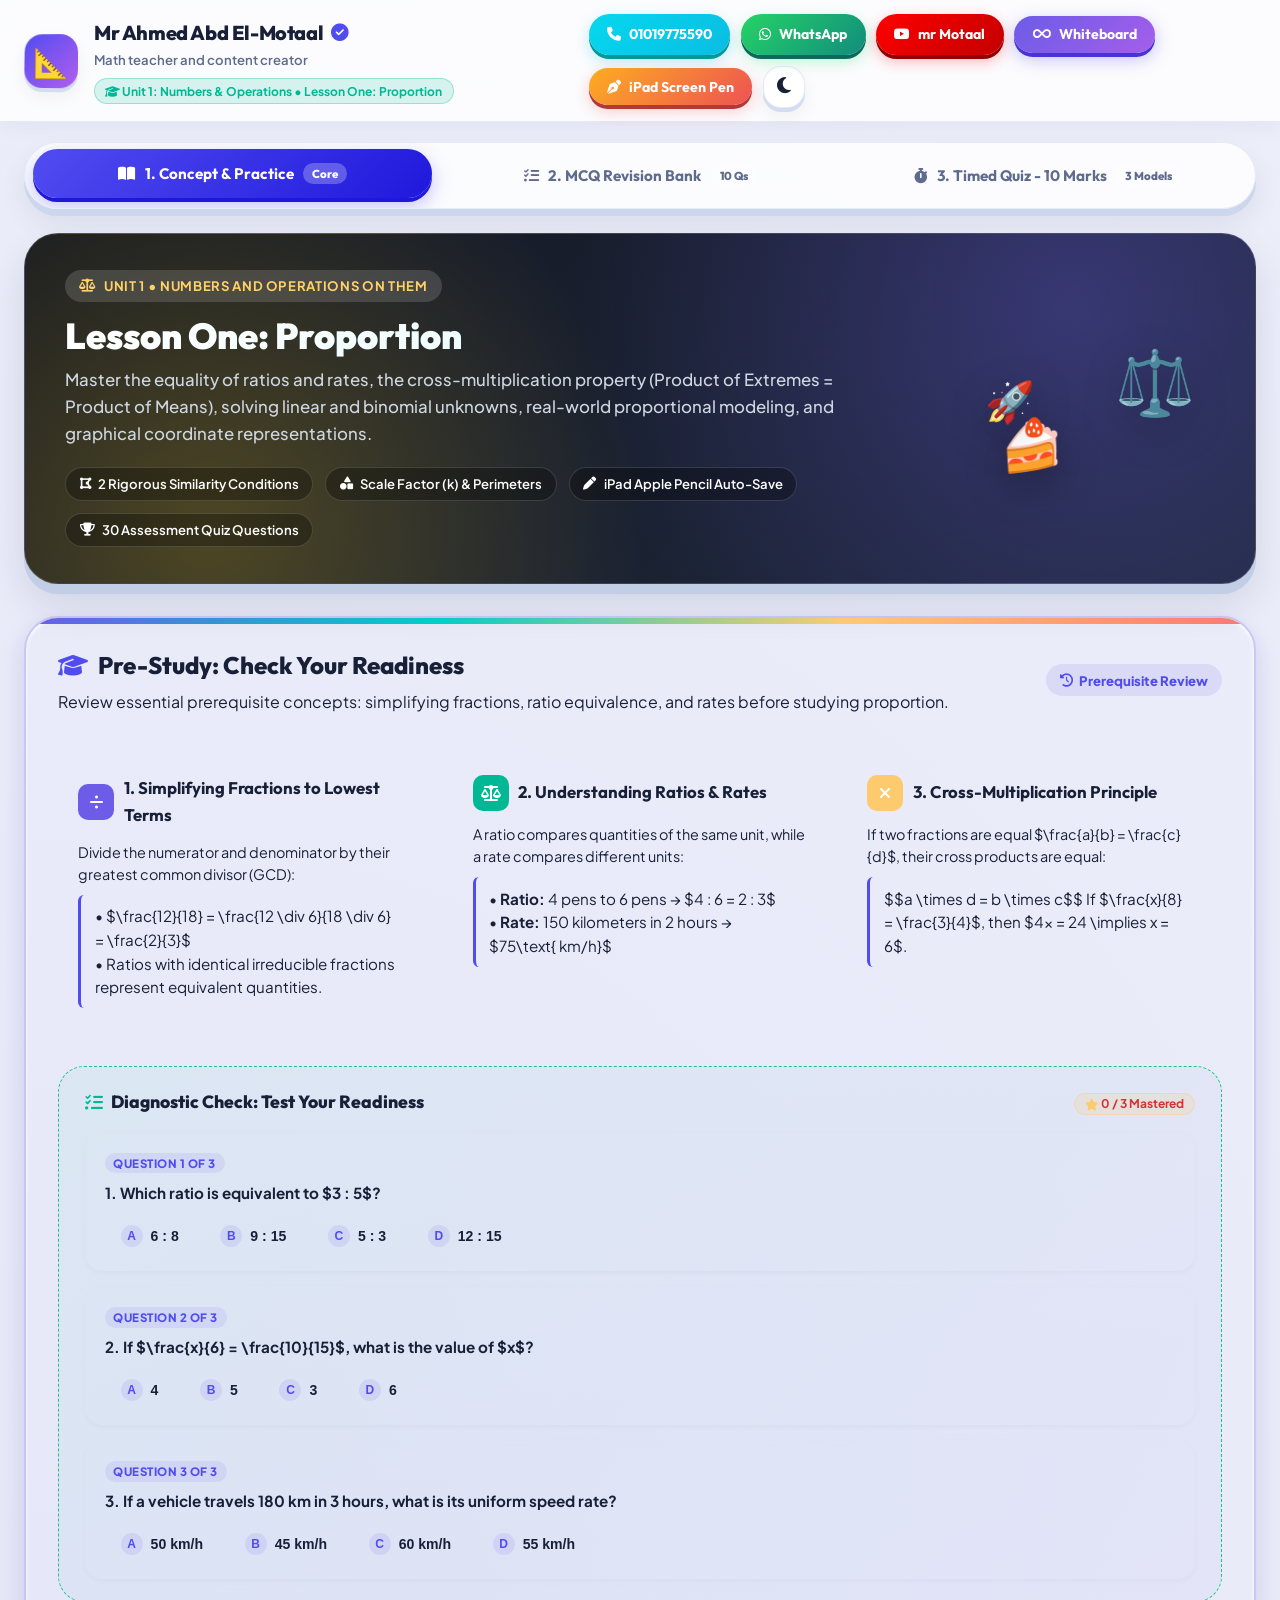
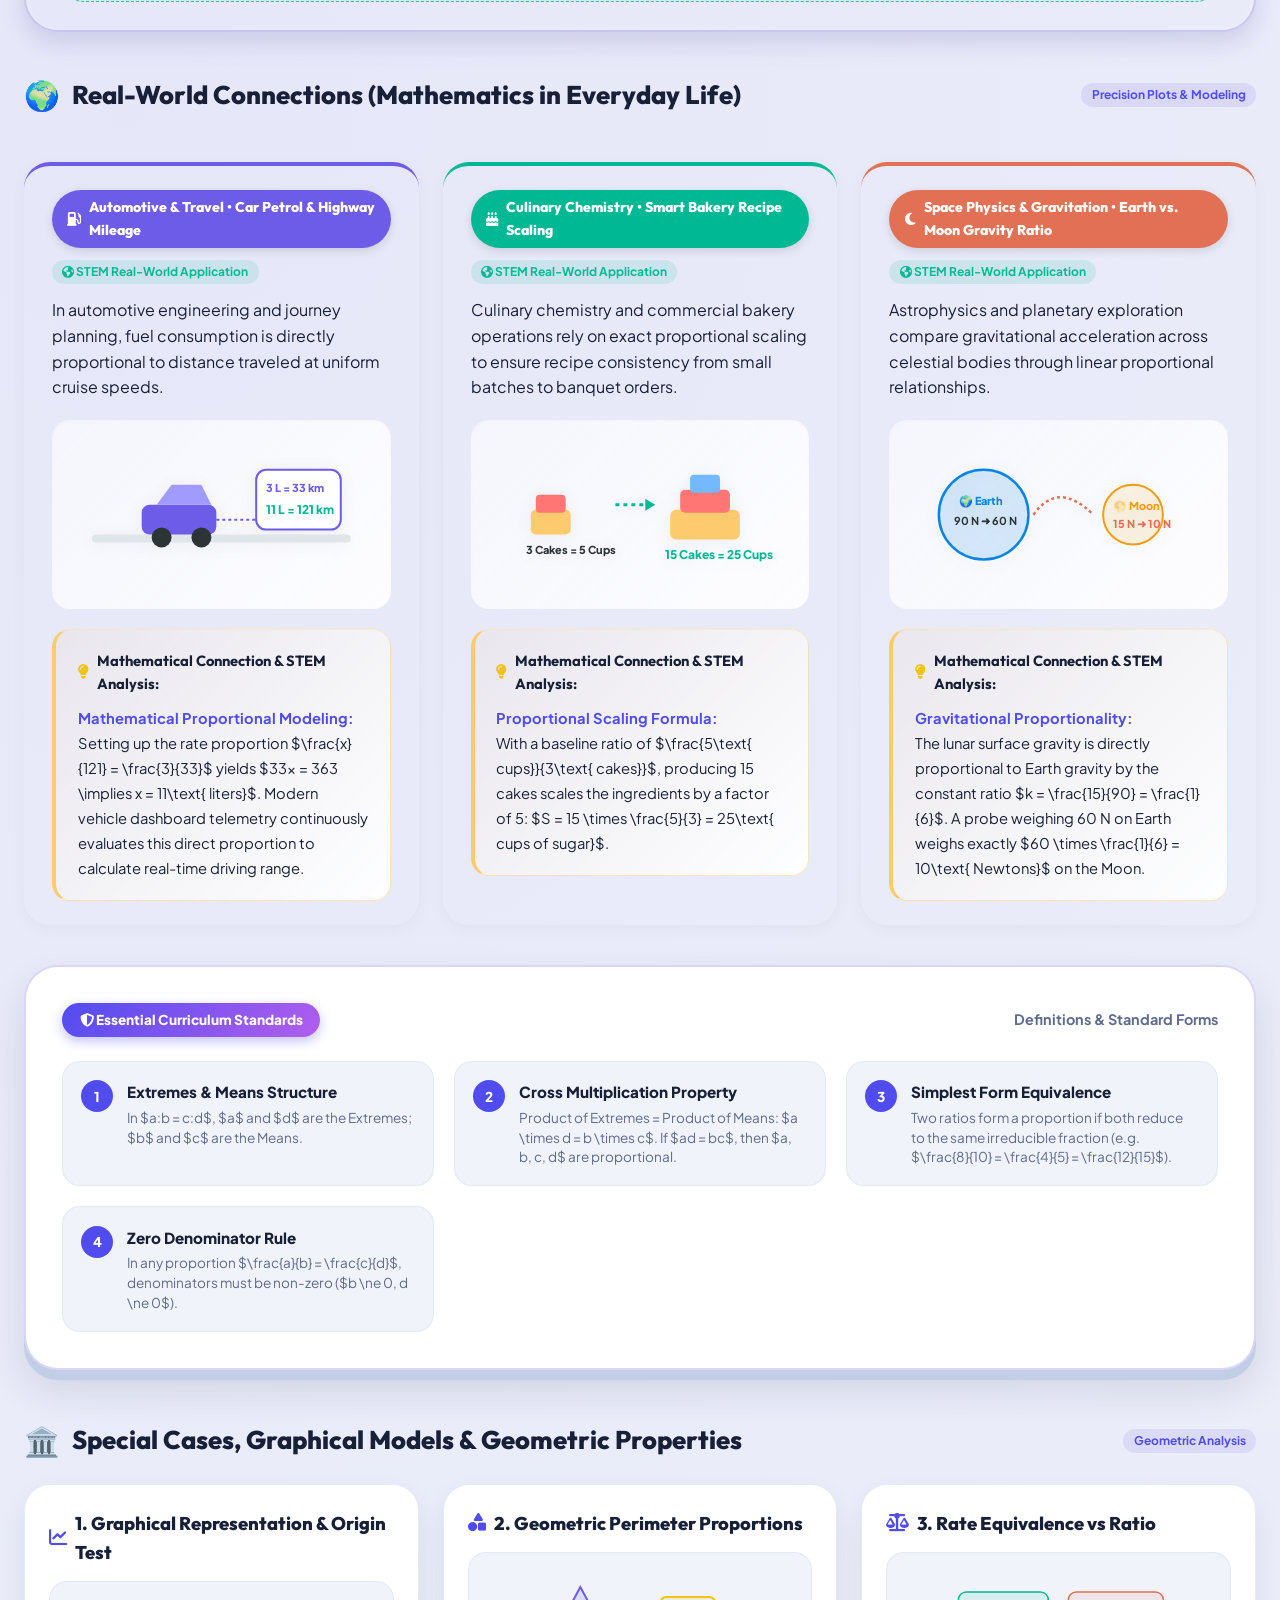
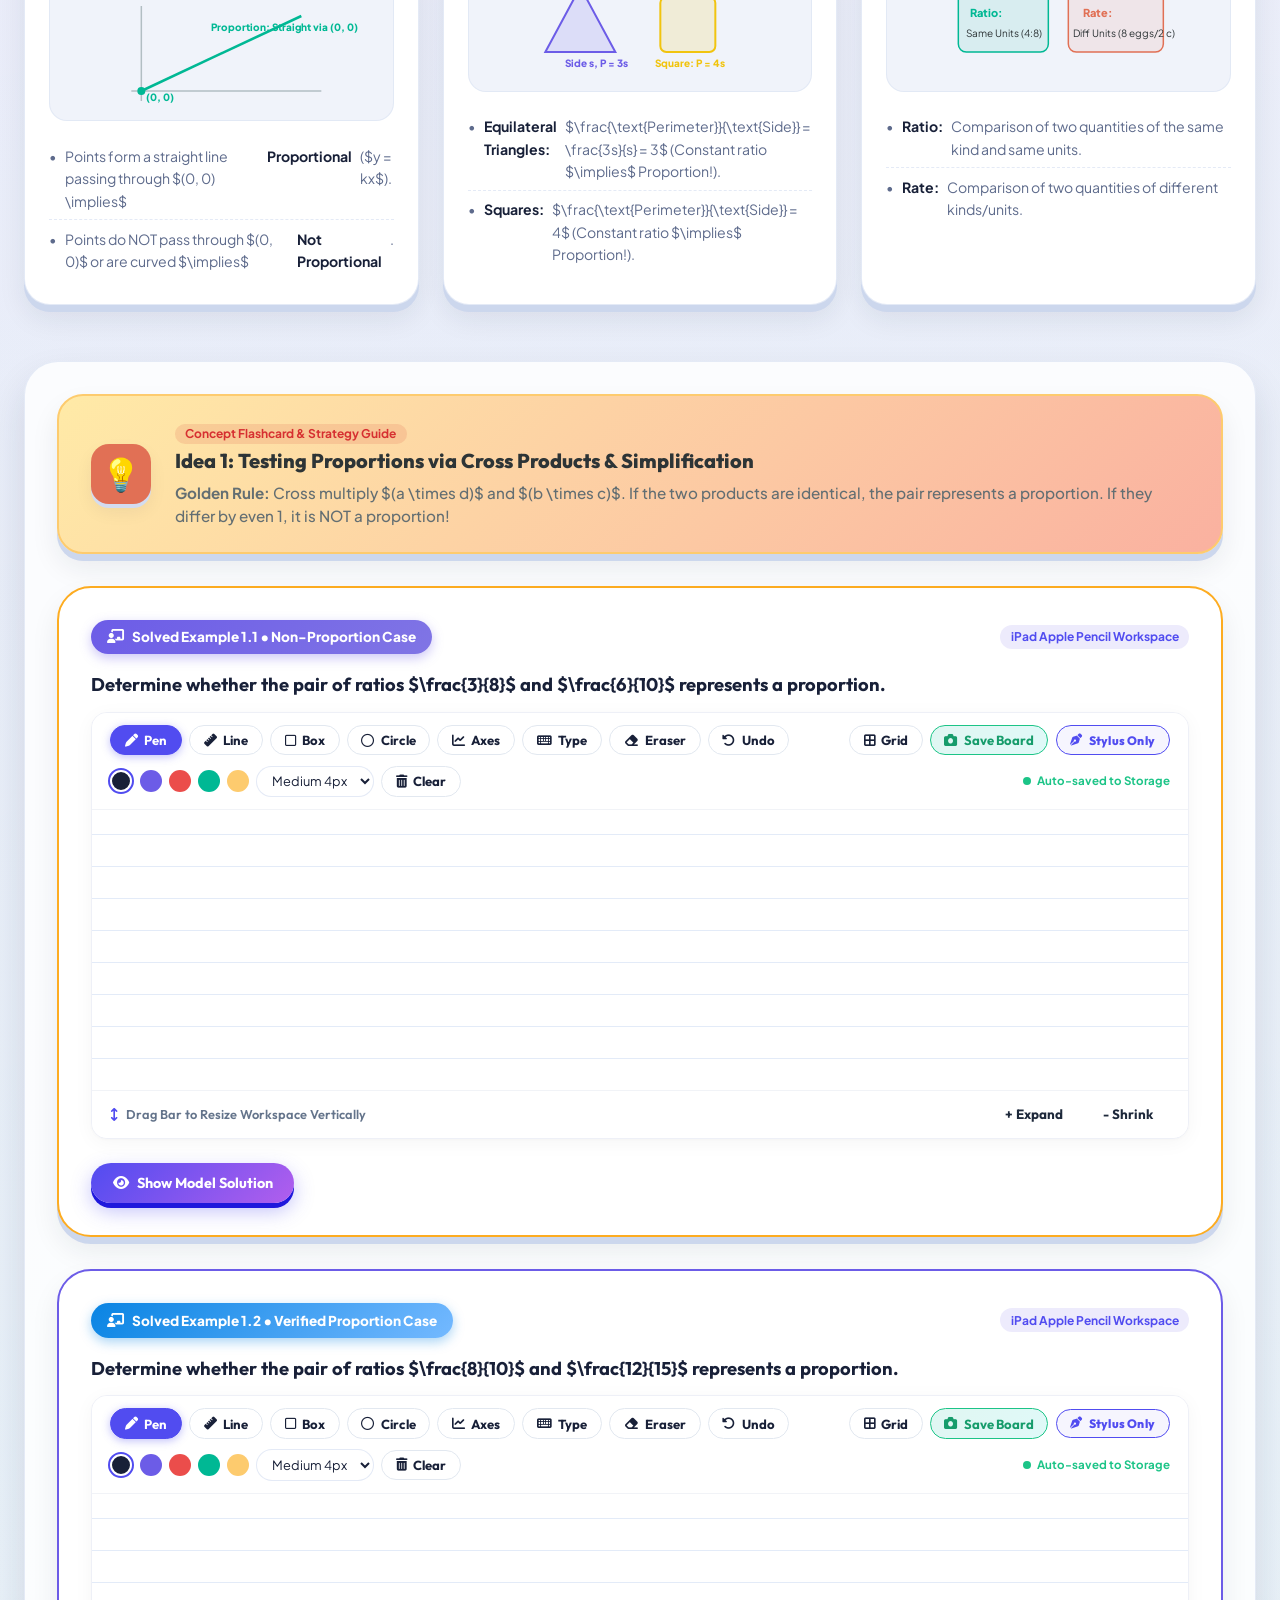
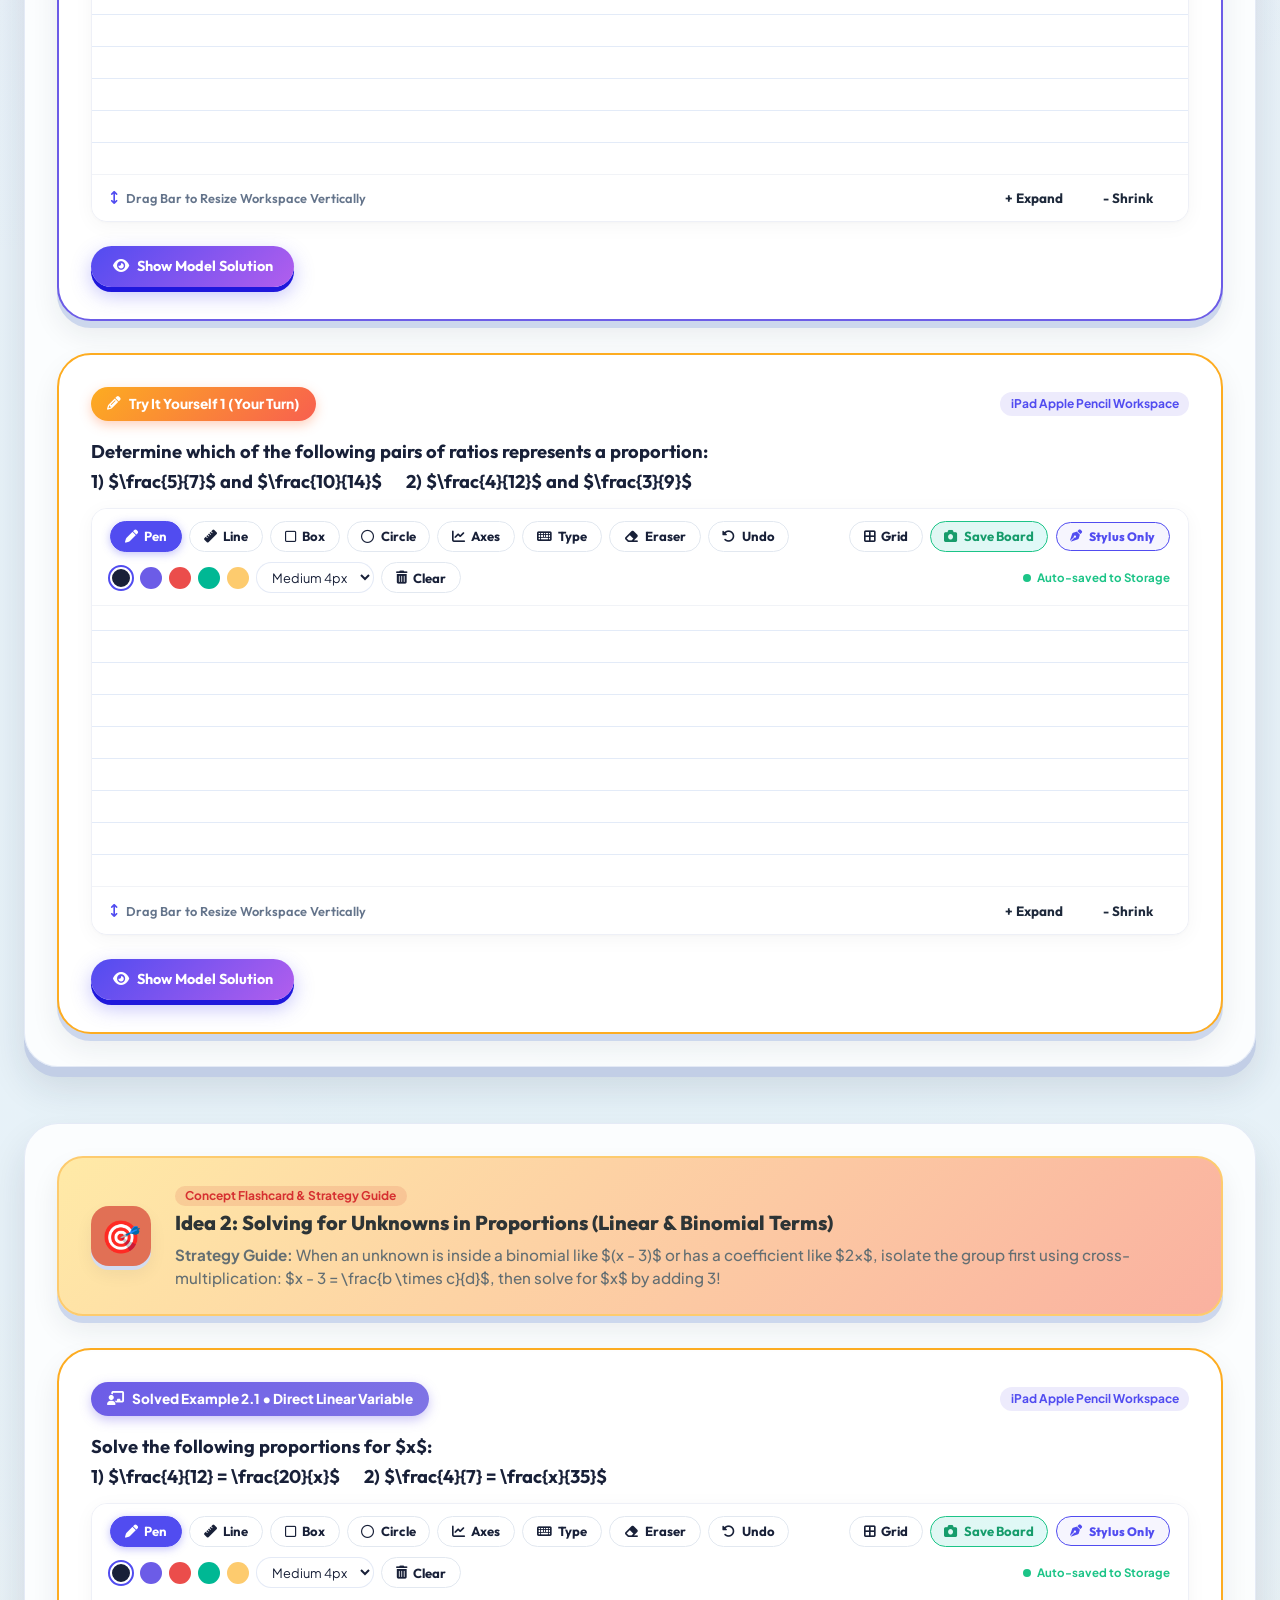
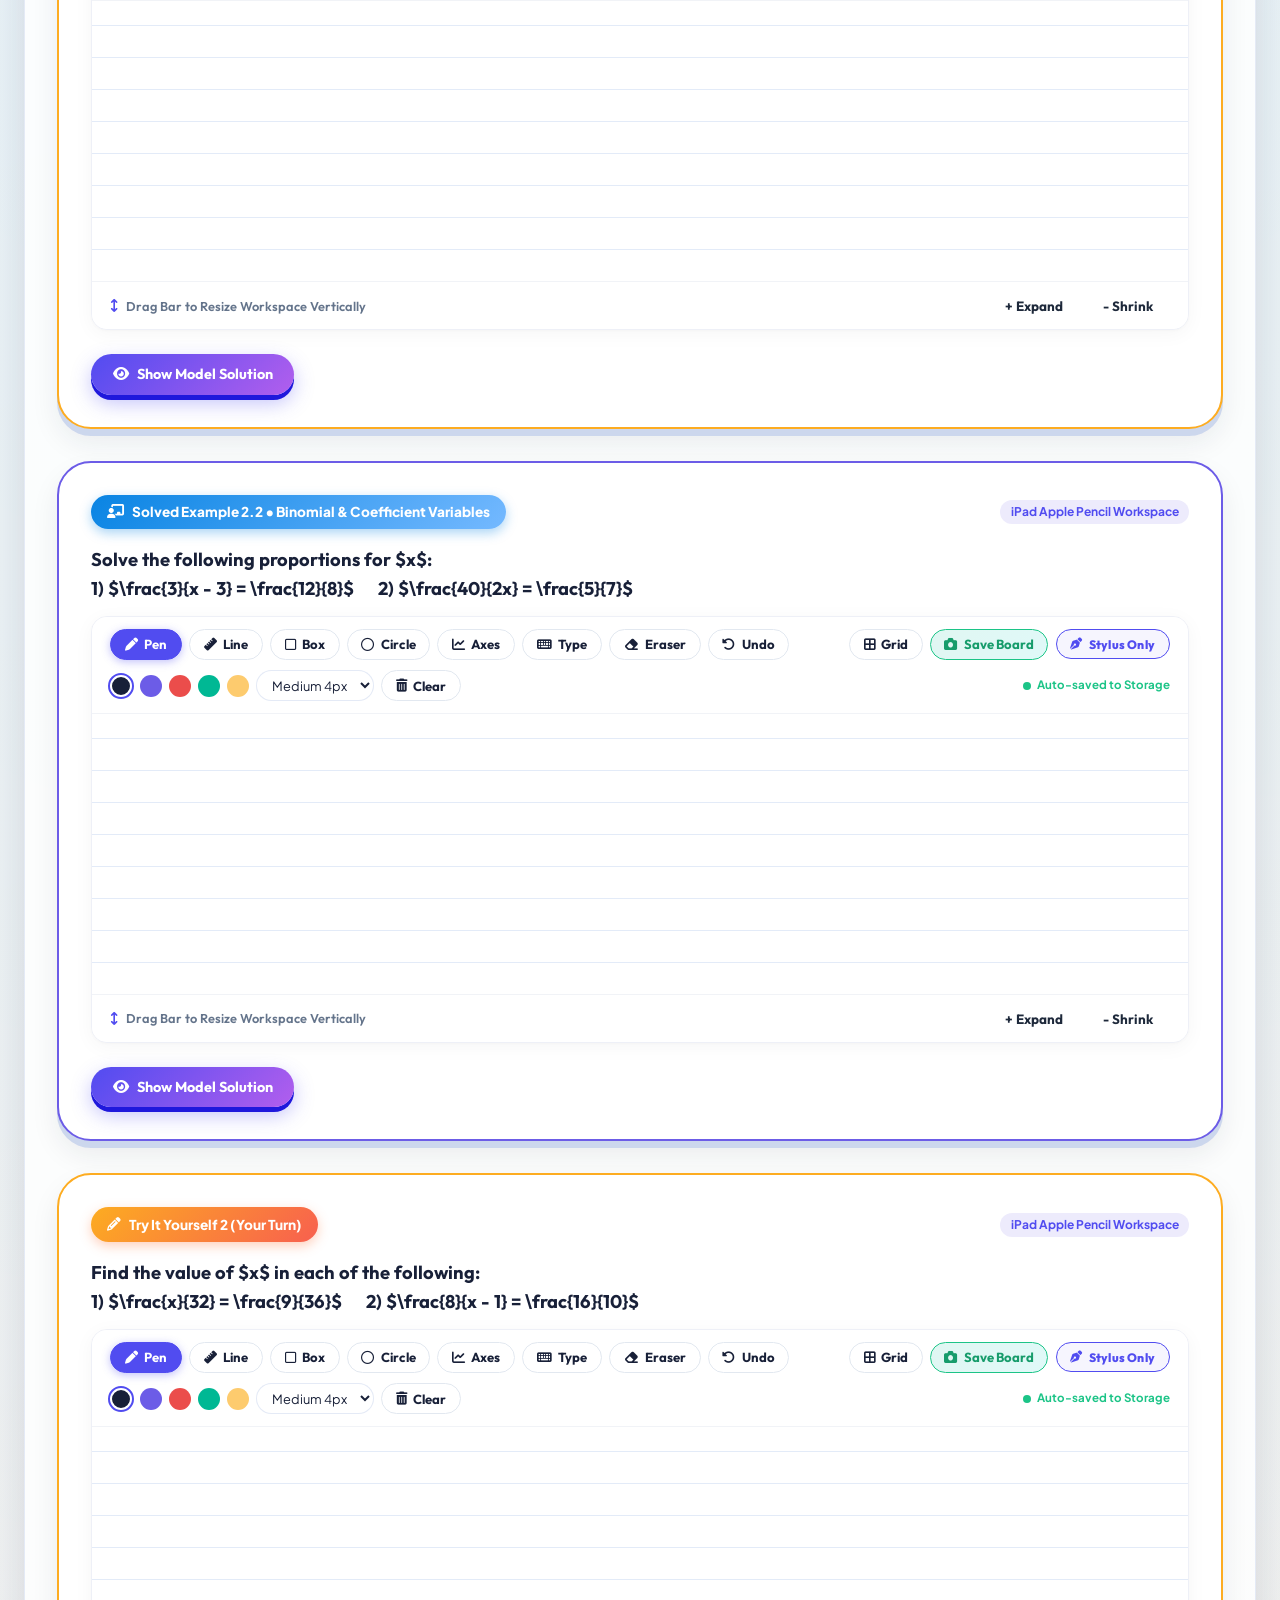
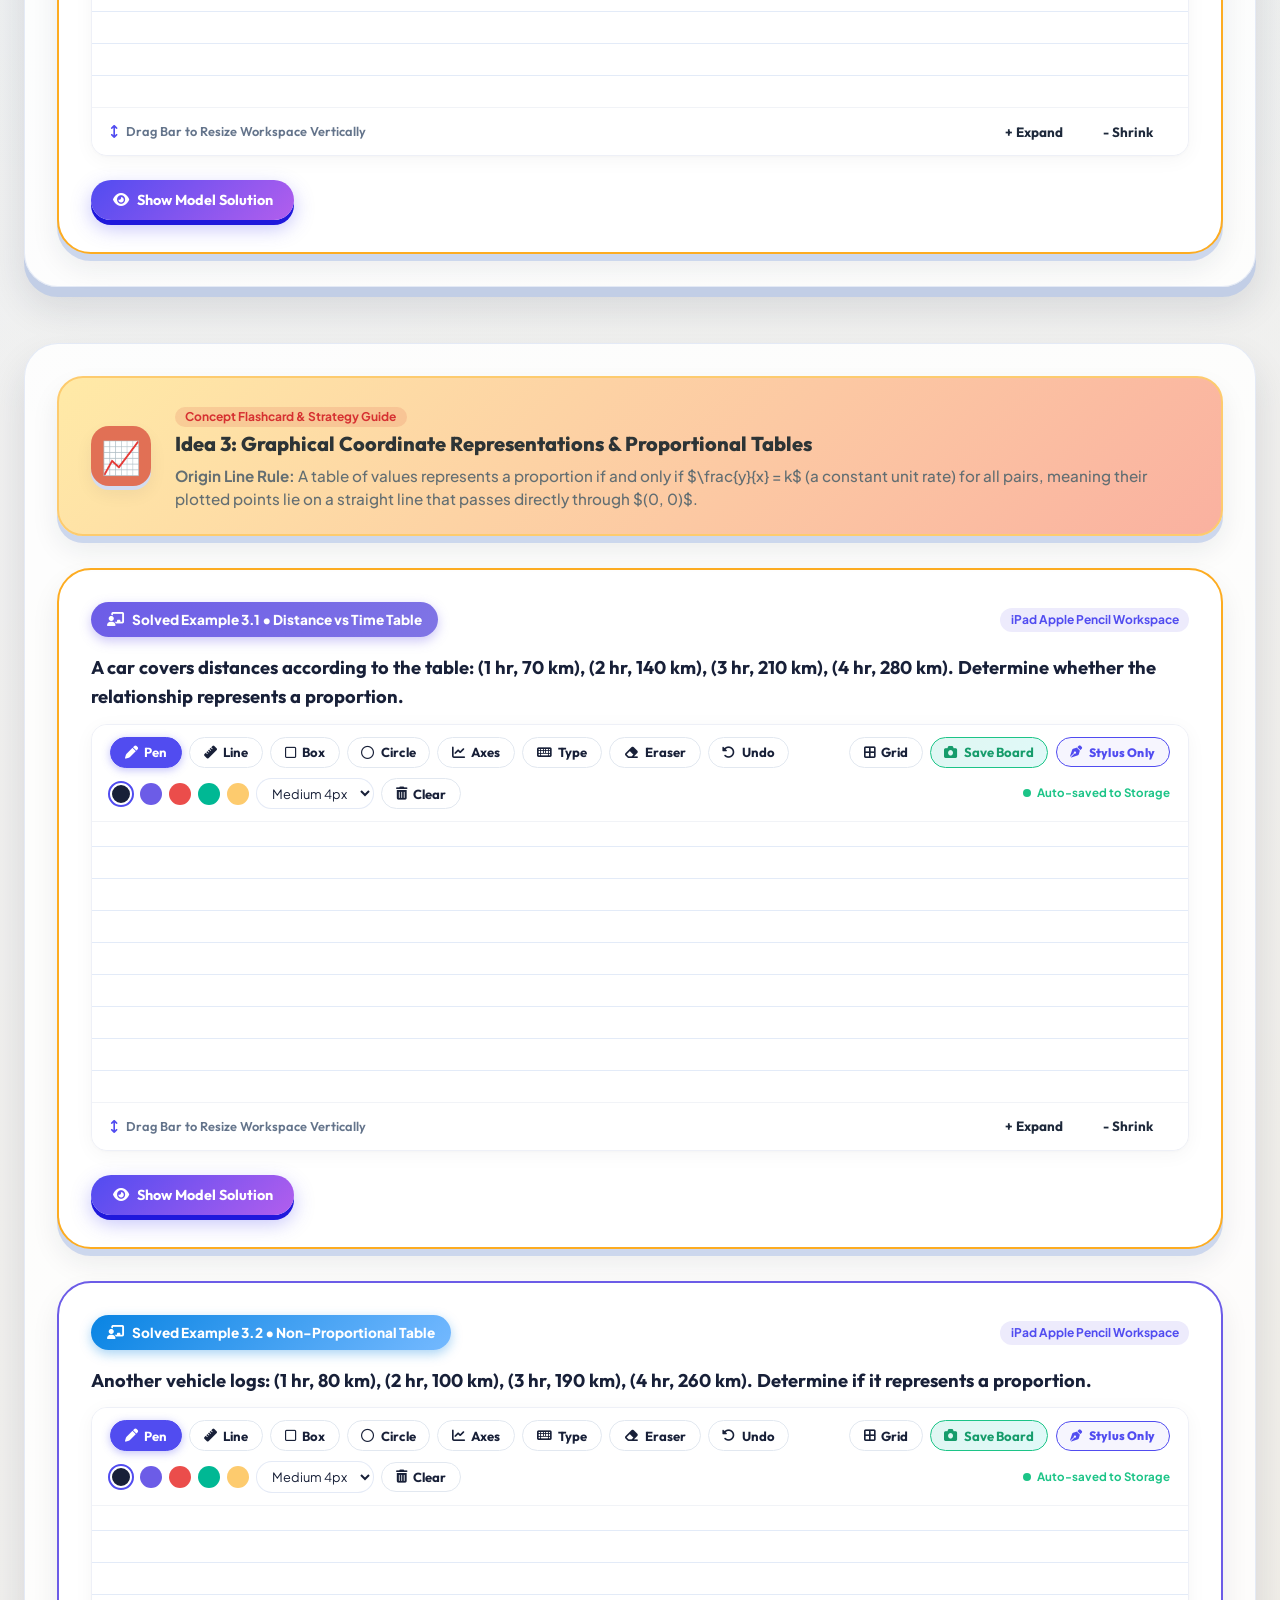
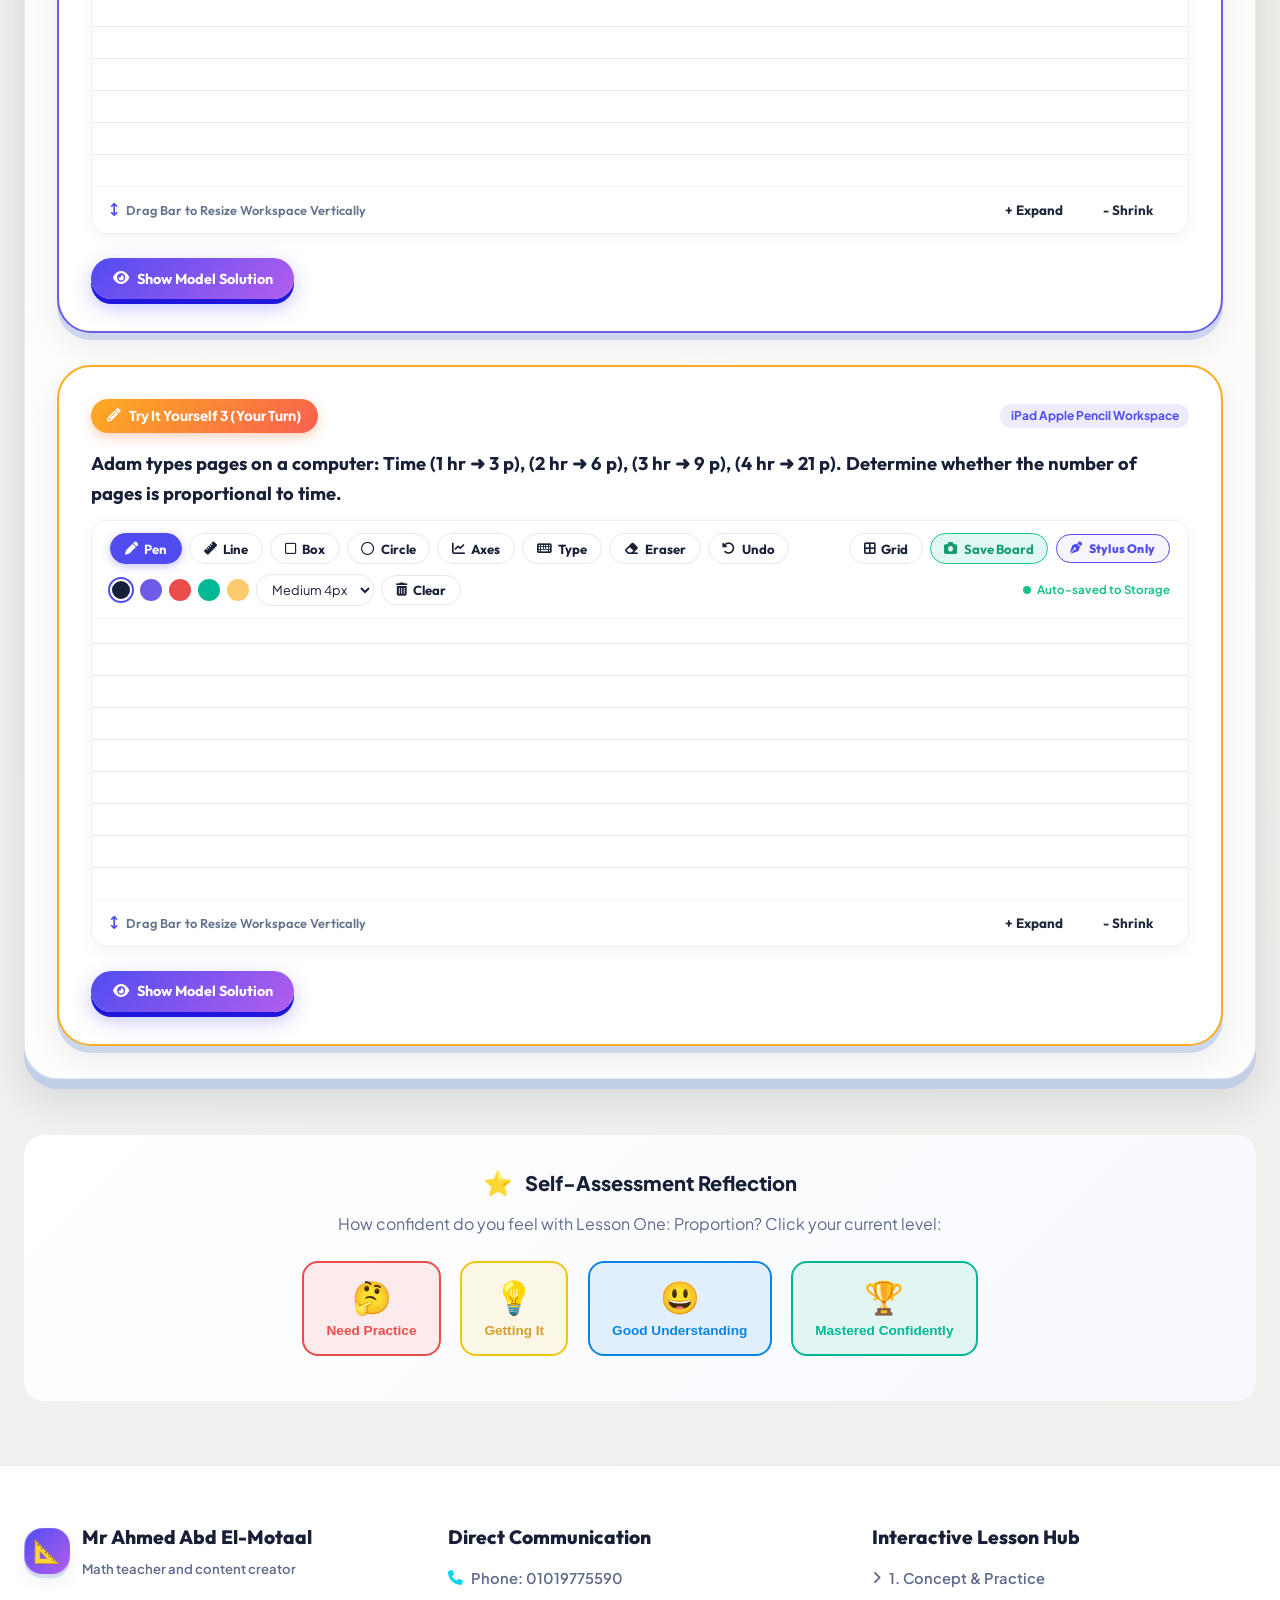
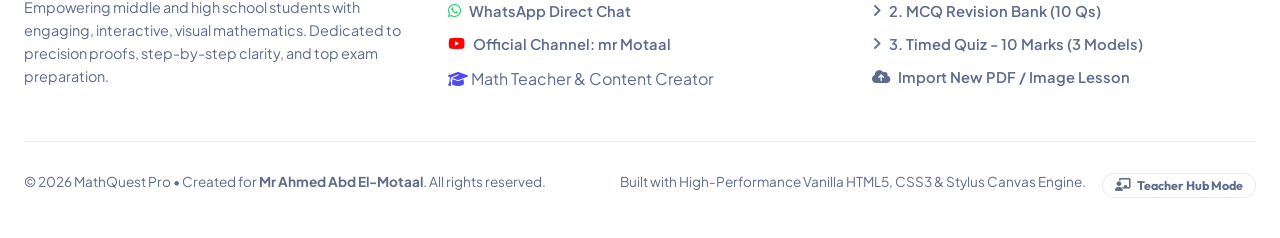
==== proportion/index.html @ 6db697fa "Add files via upload" ====
<!DOCTYPE html>
<html lang="en">
<head>
  <meta charset="UTF-8">
  <meta http-equiv="refresh" content="0; url=/?lesson=proportion">
  <title>Proportion • Mr Ahmed Abd El-Motaal</title>
  <script>
    window.location.replace('/?lesson=proportion');
  </script>
</head>
<body>
</body>
</html>
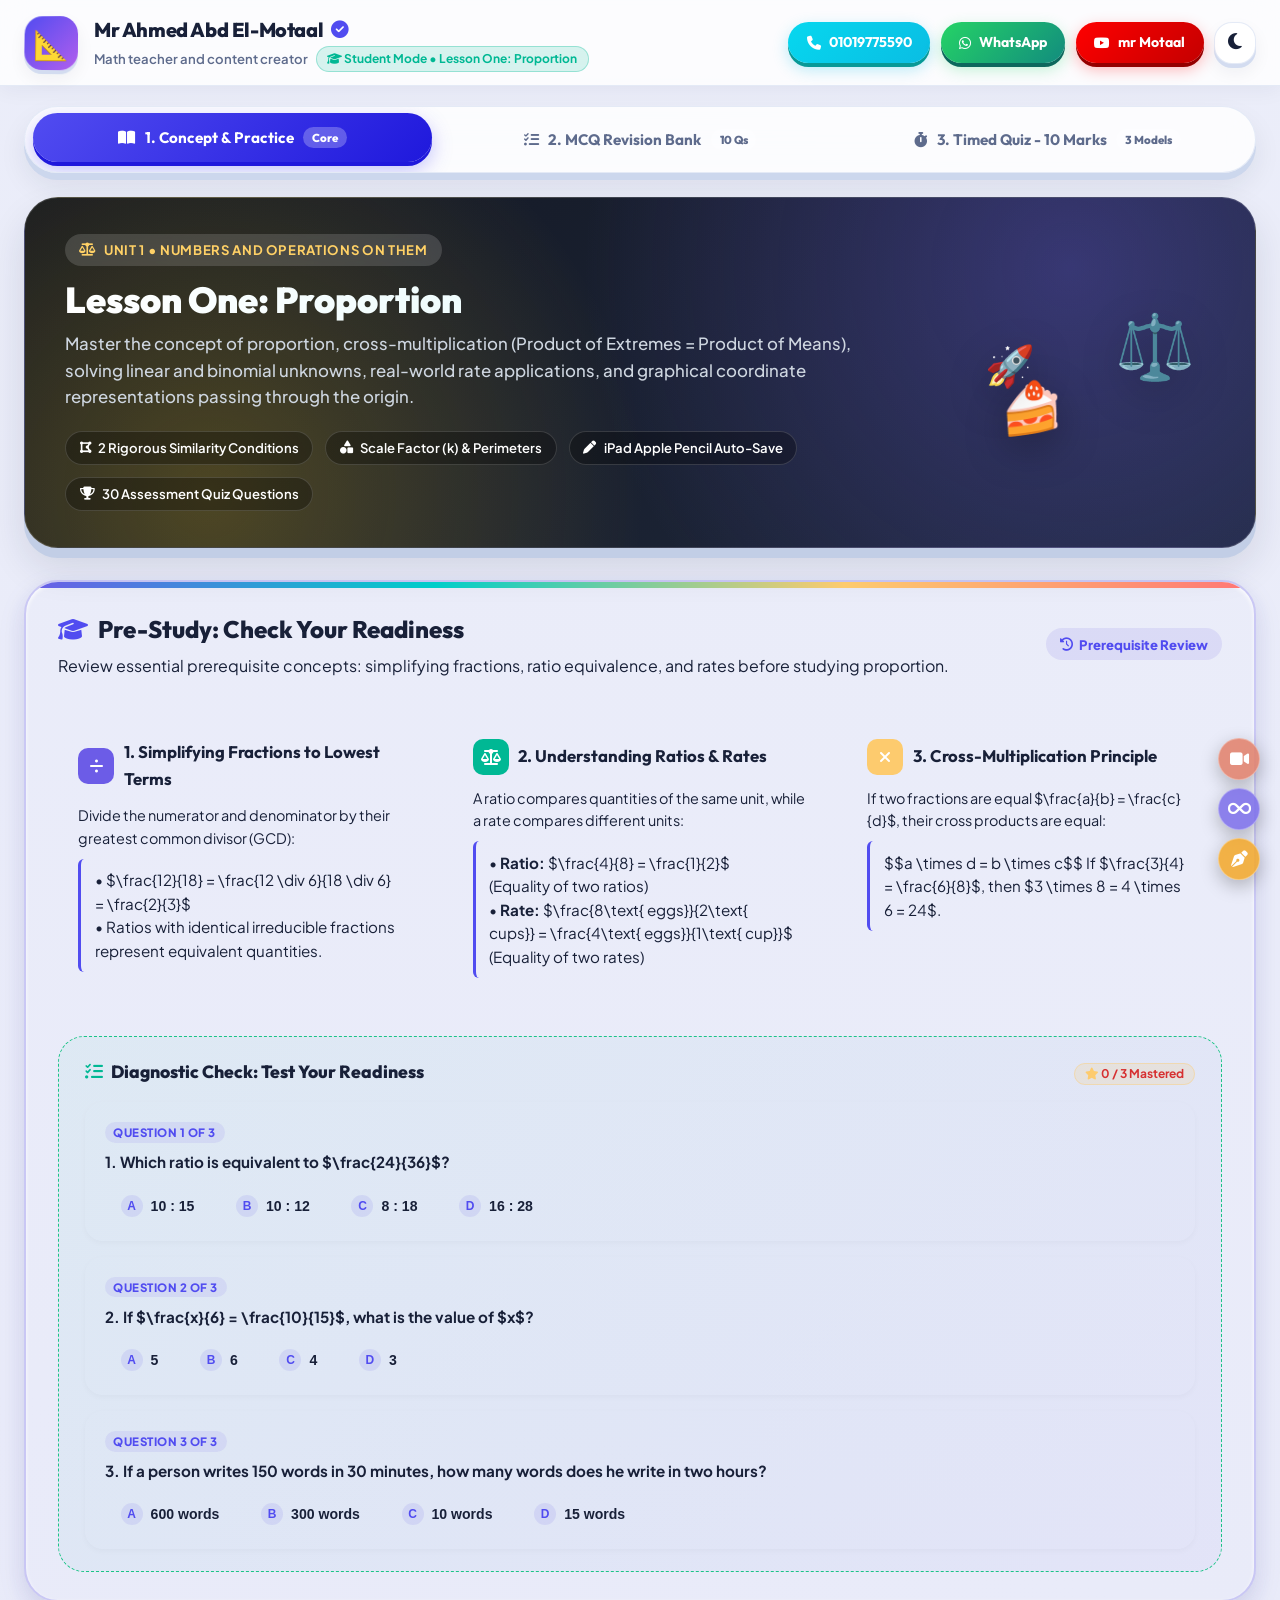
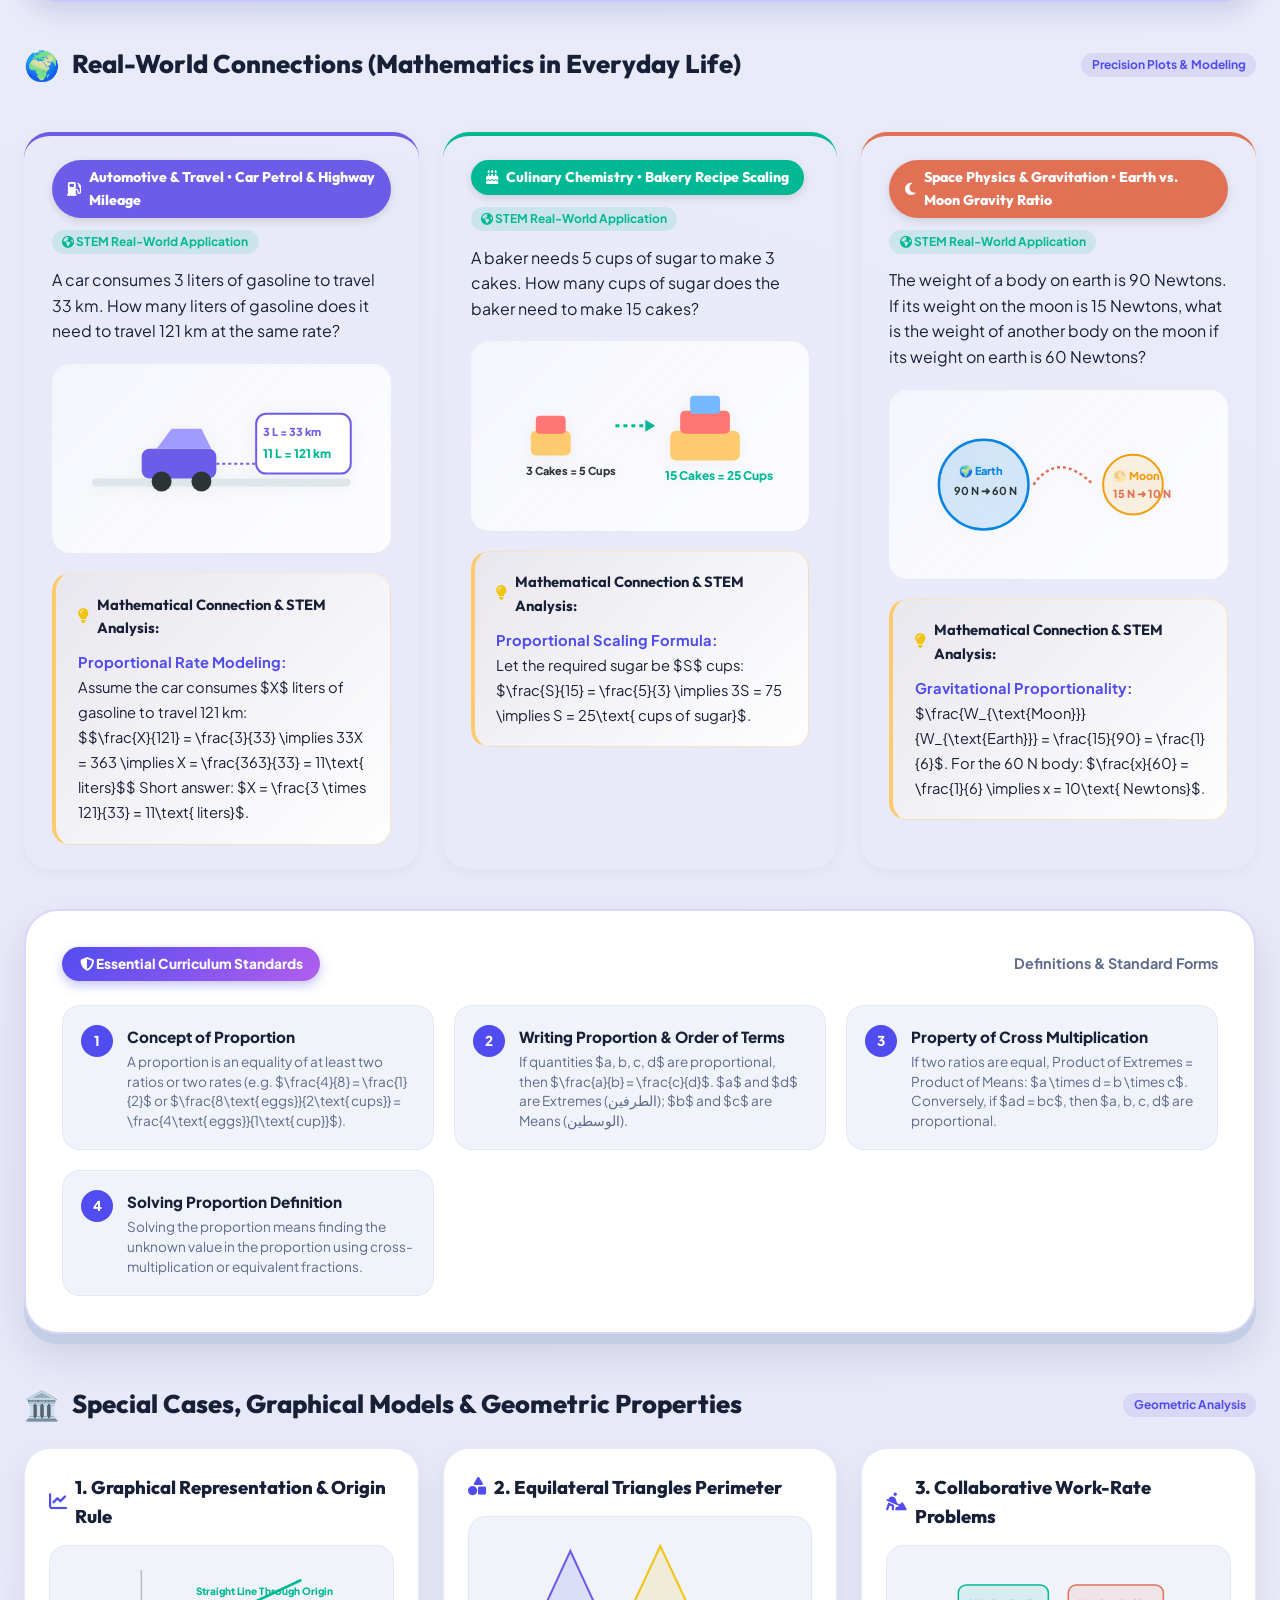
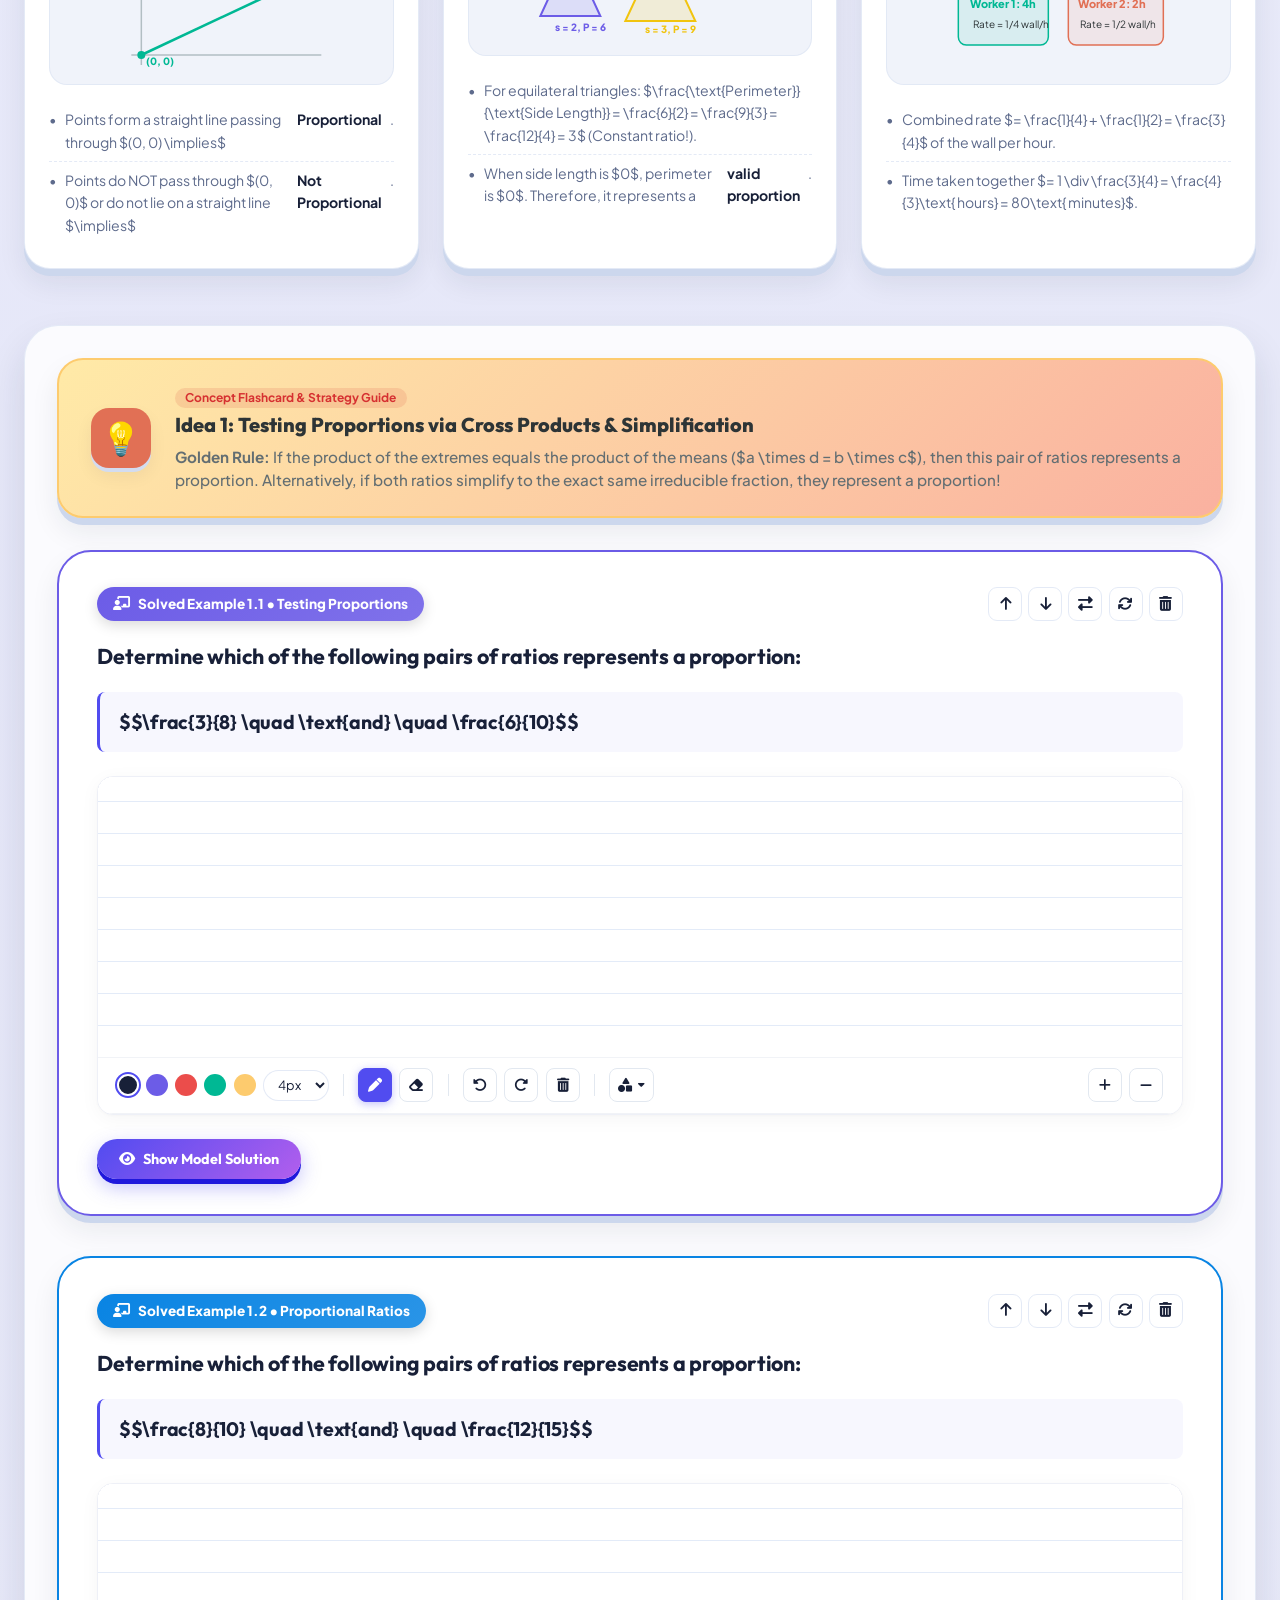
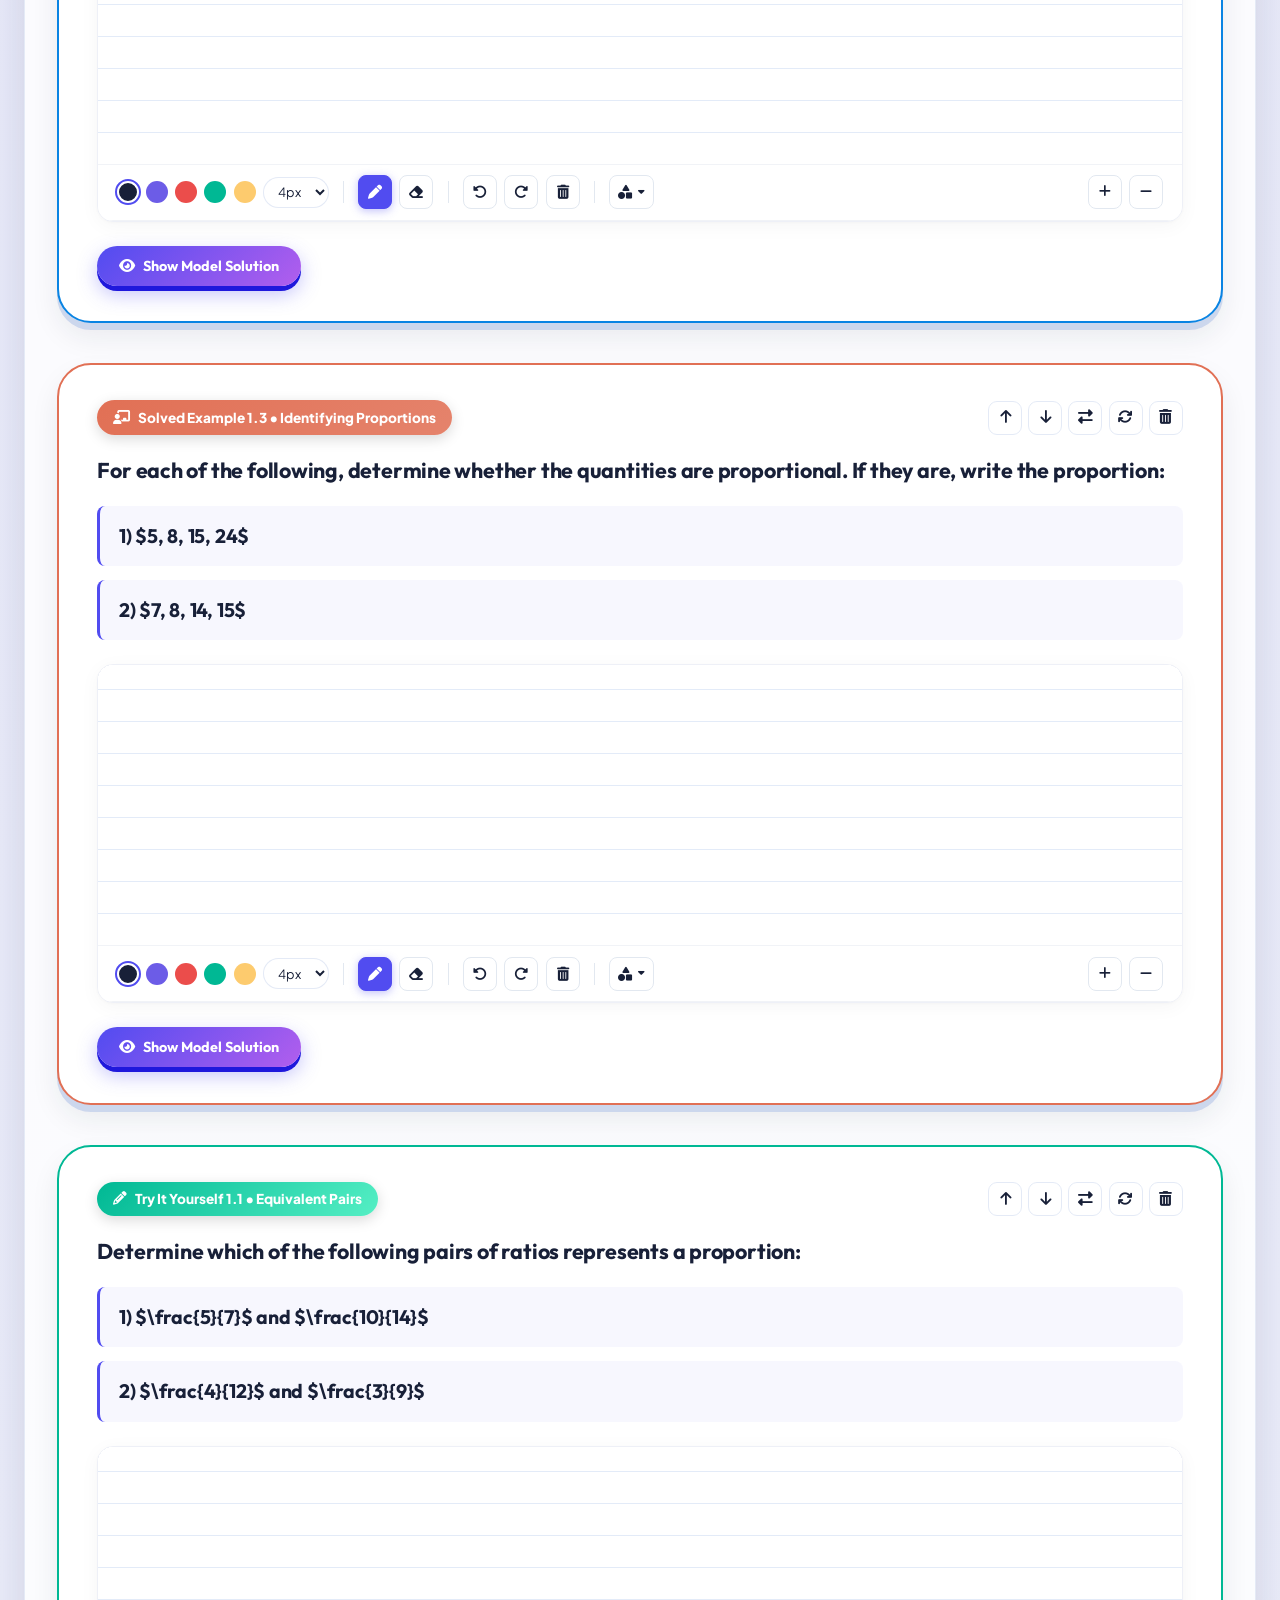
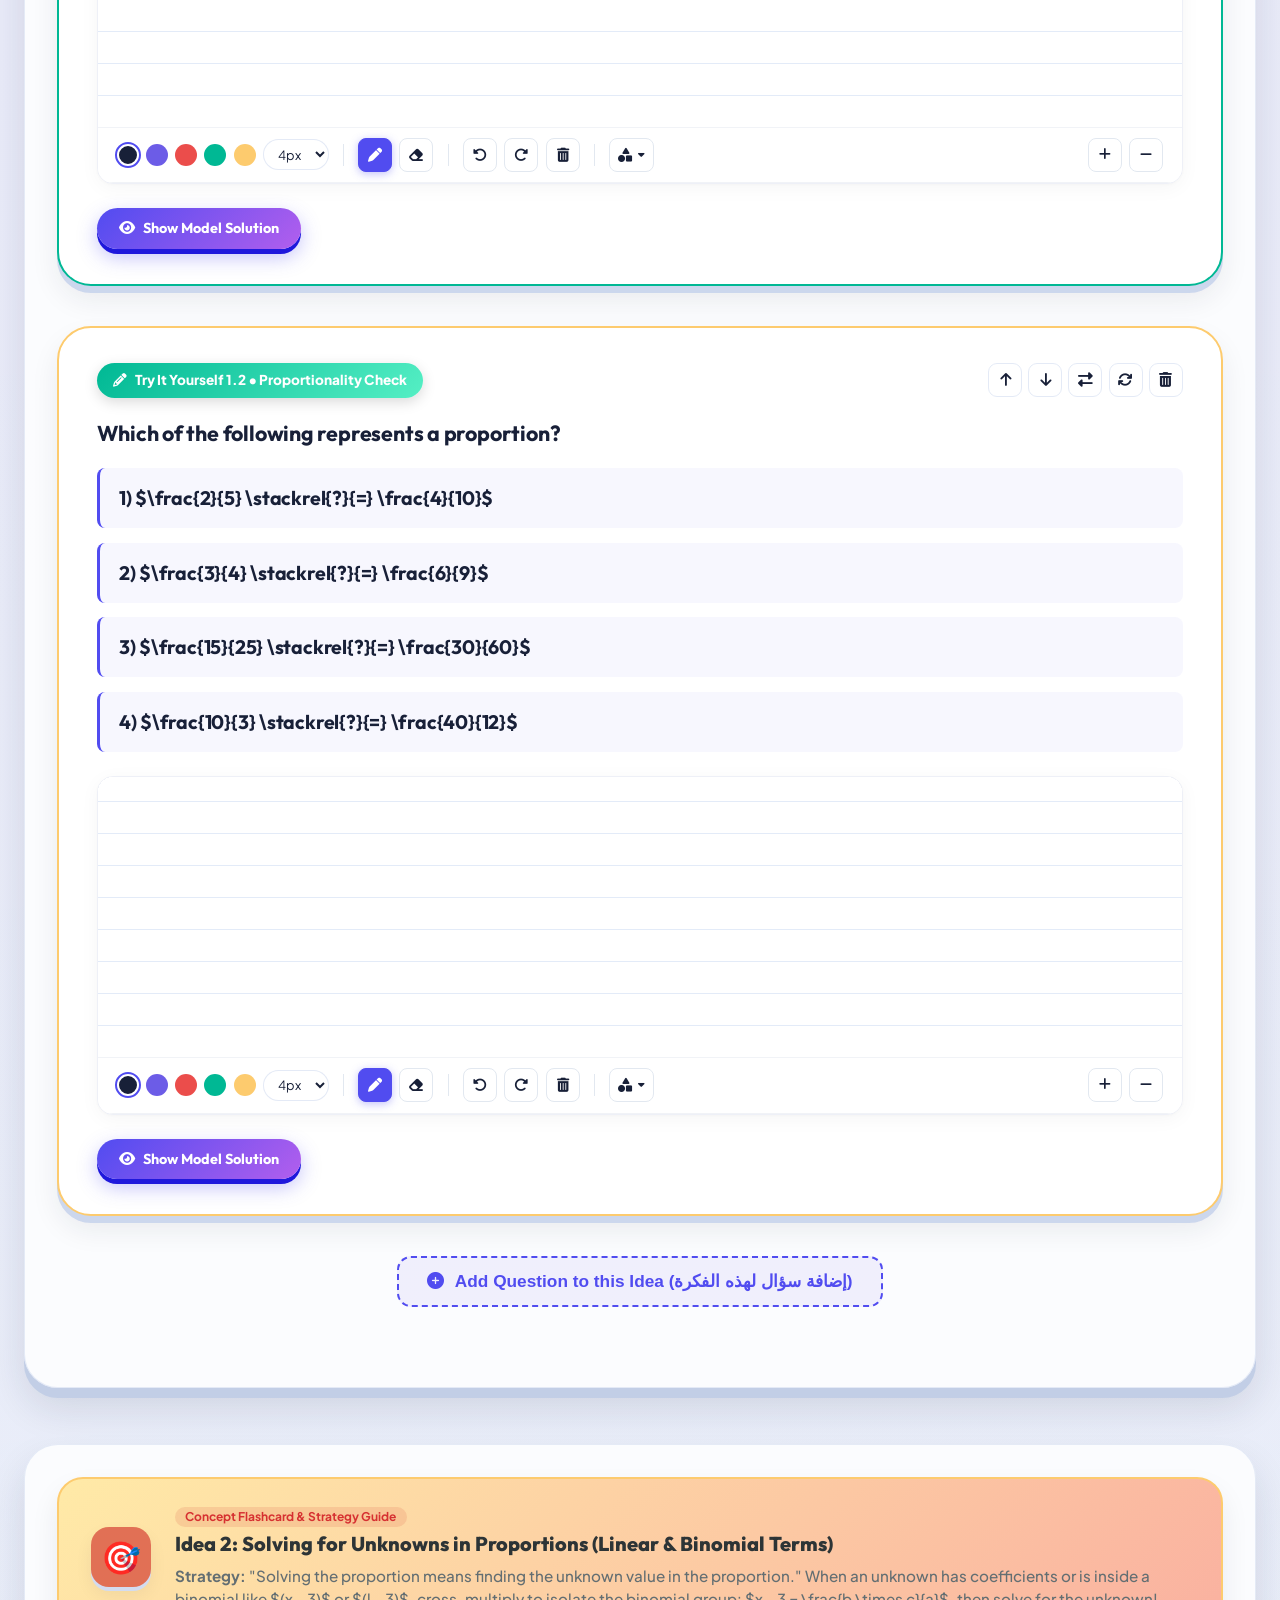
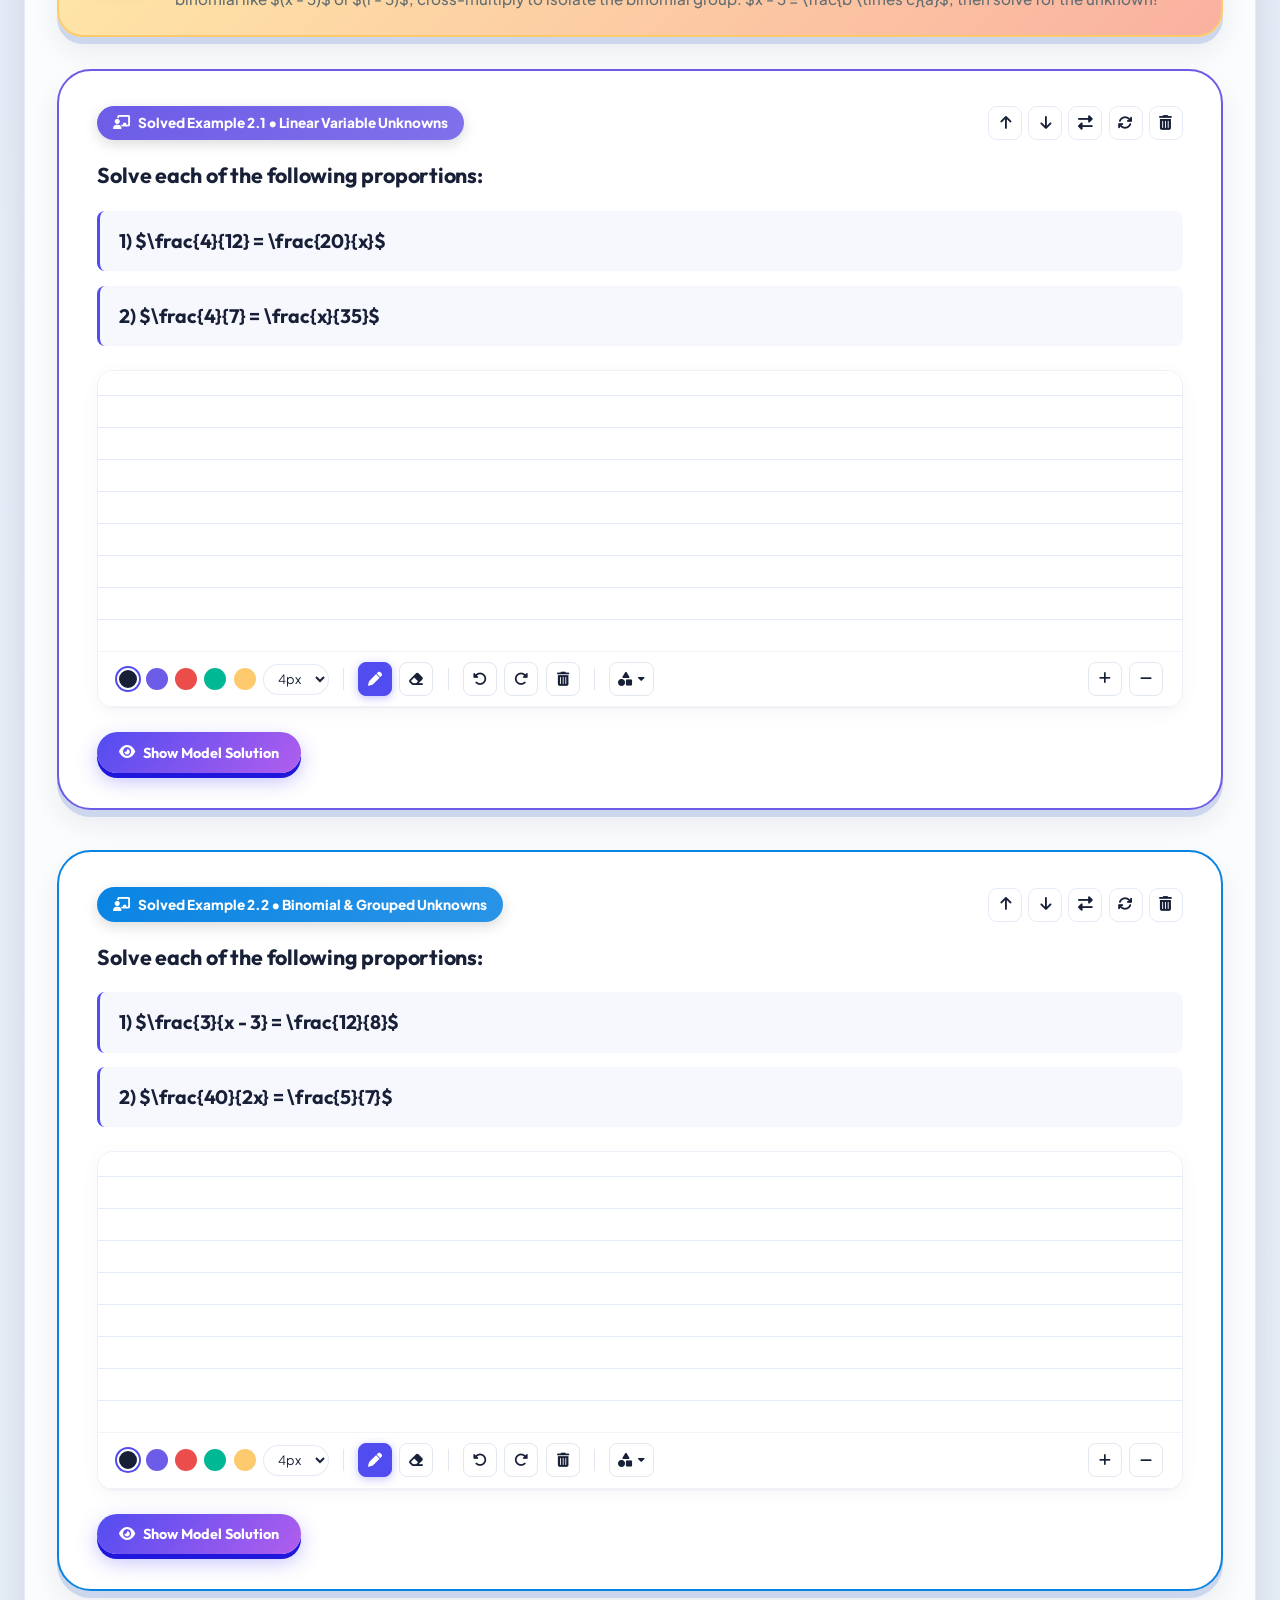
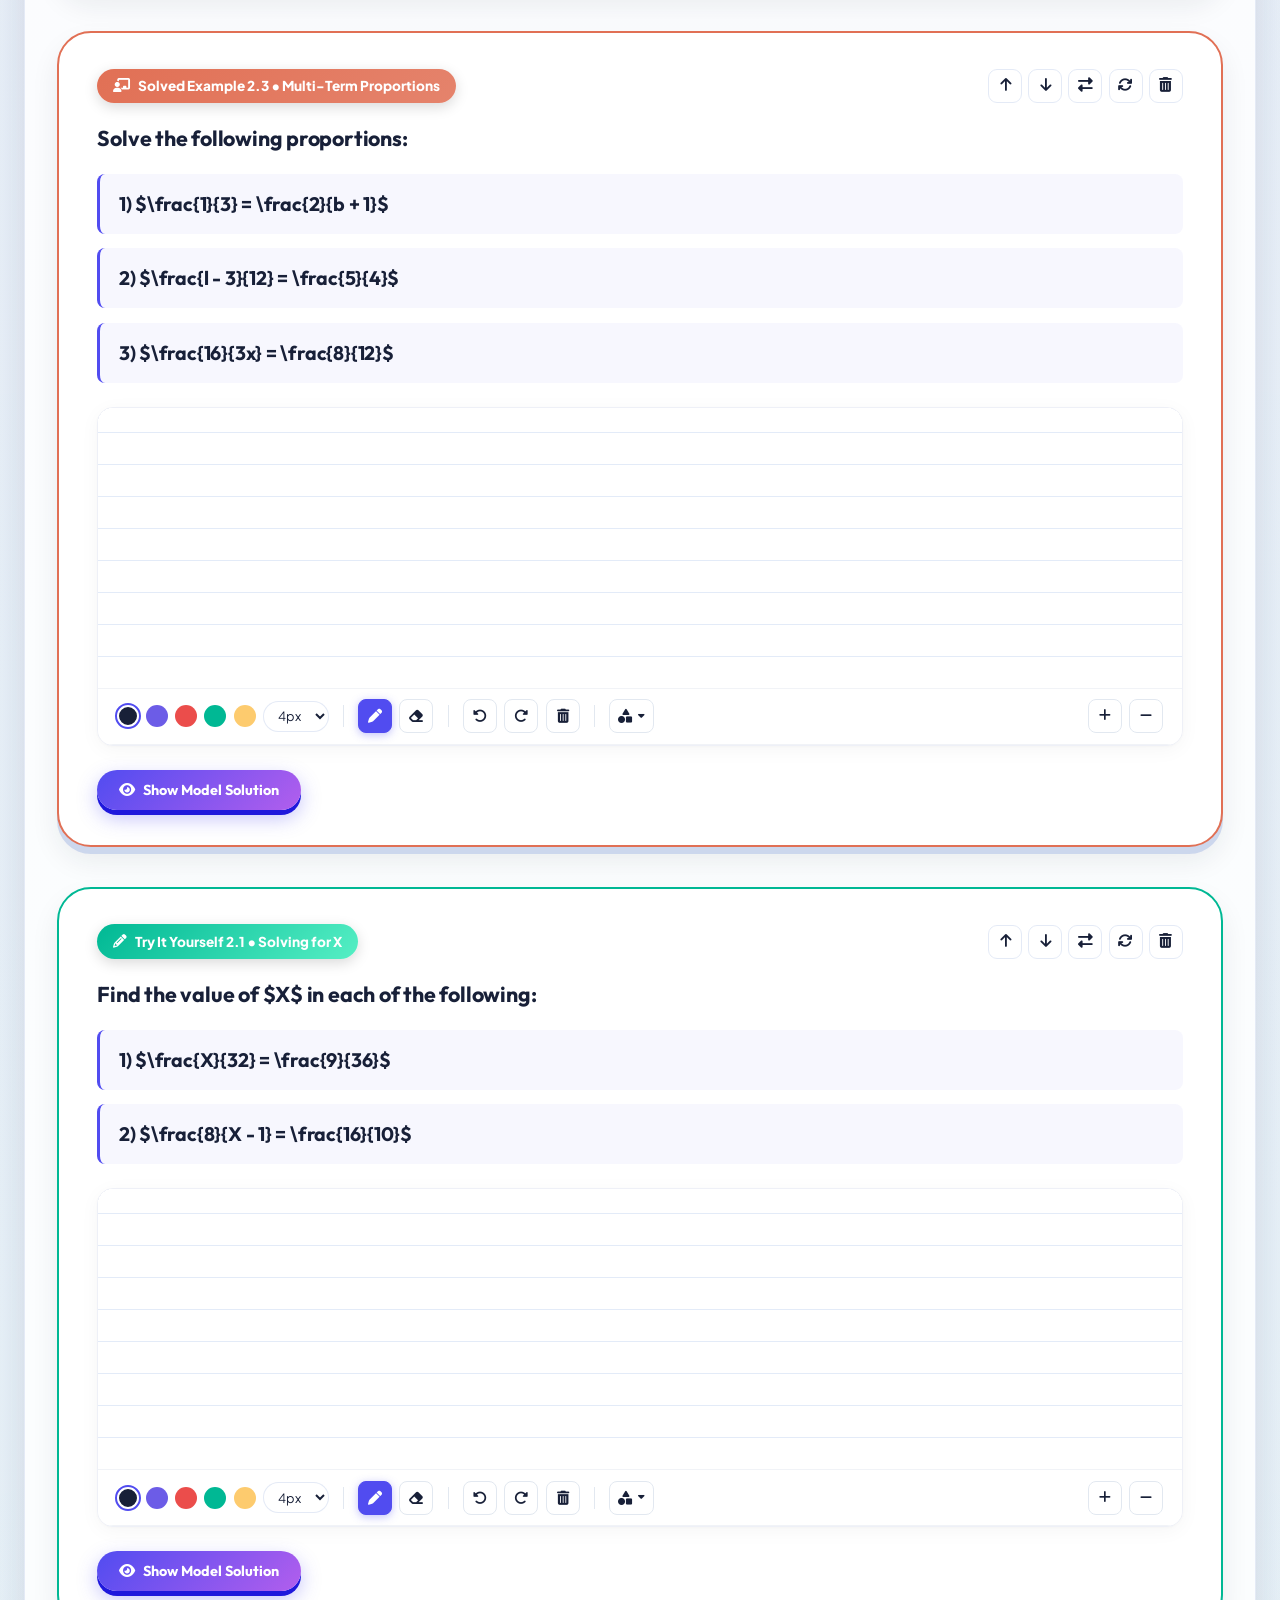
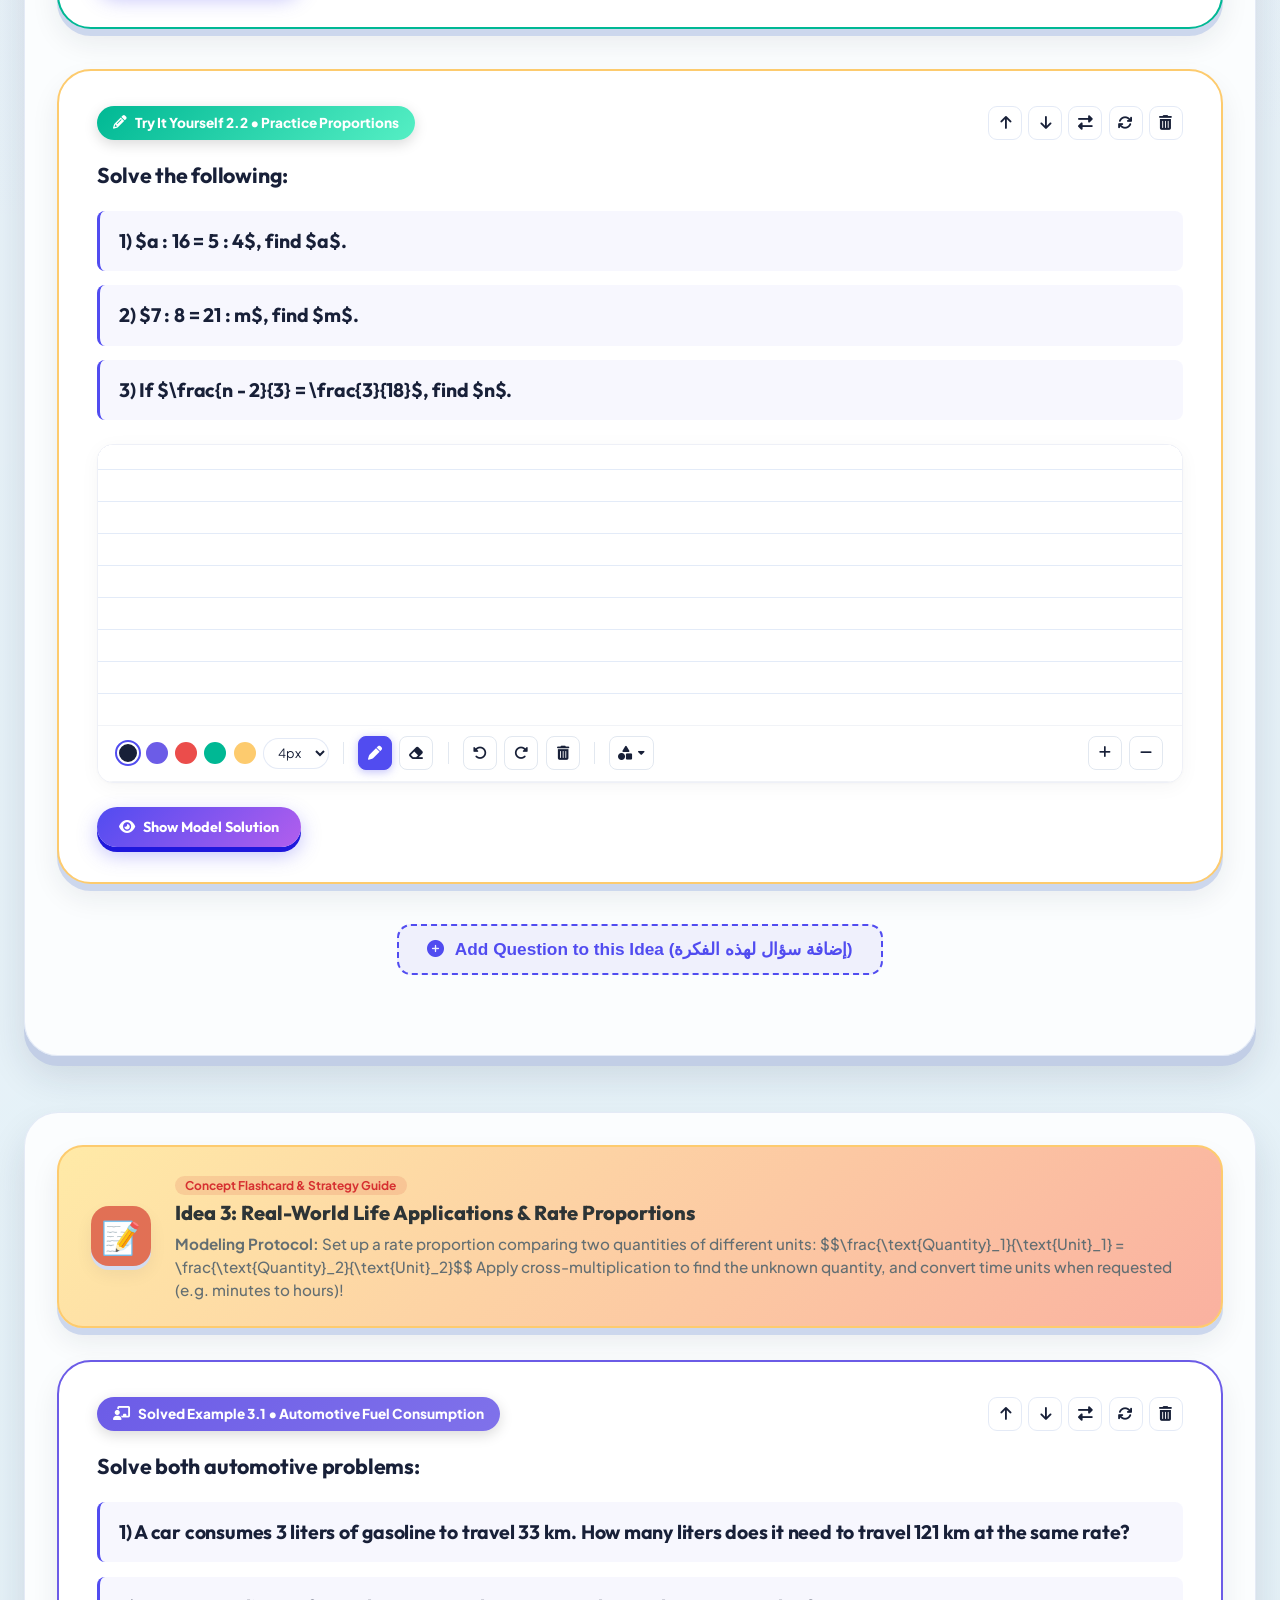
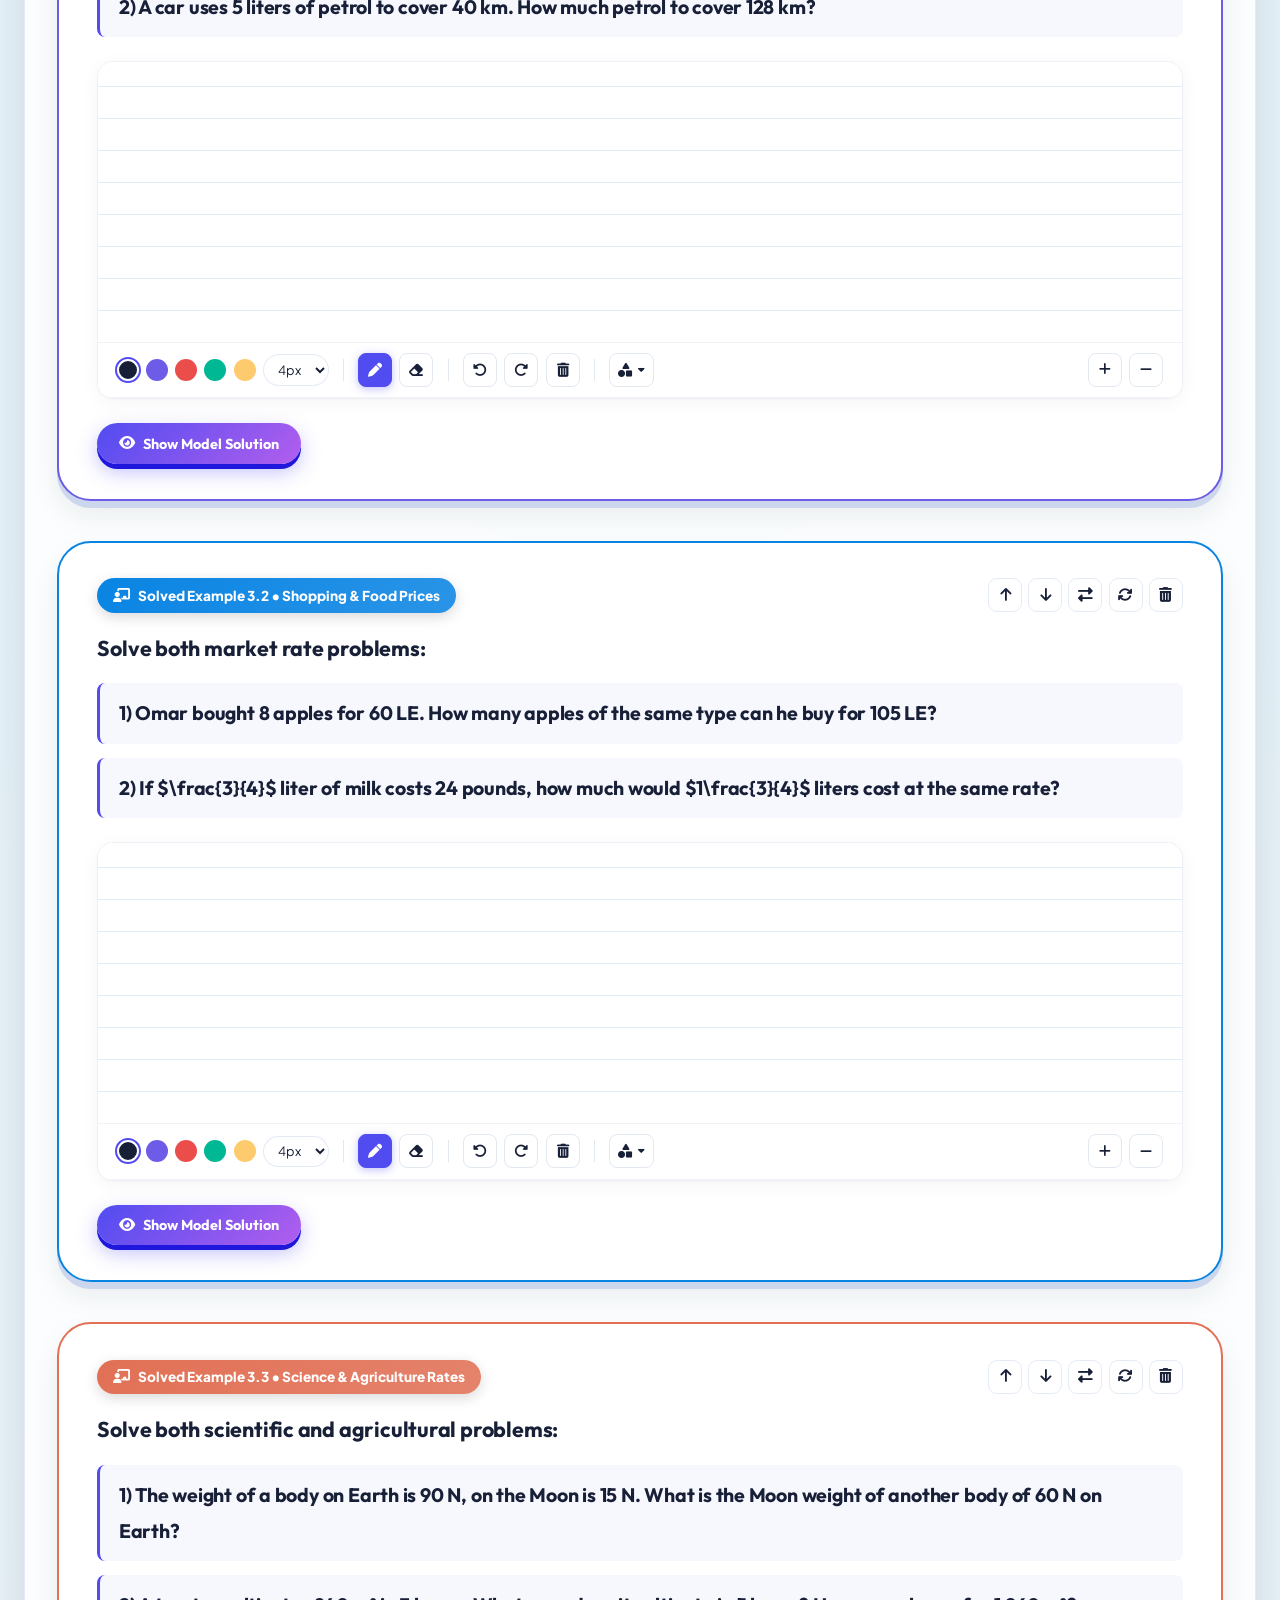
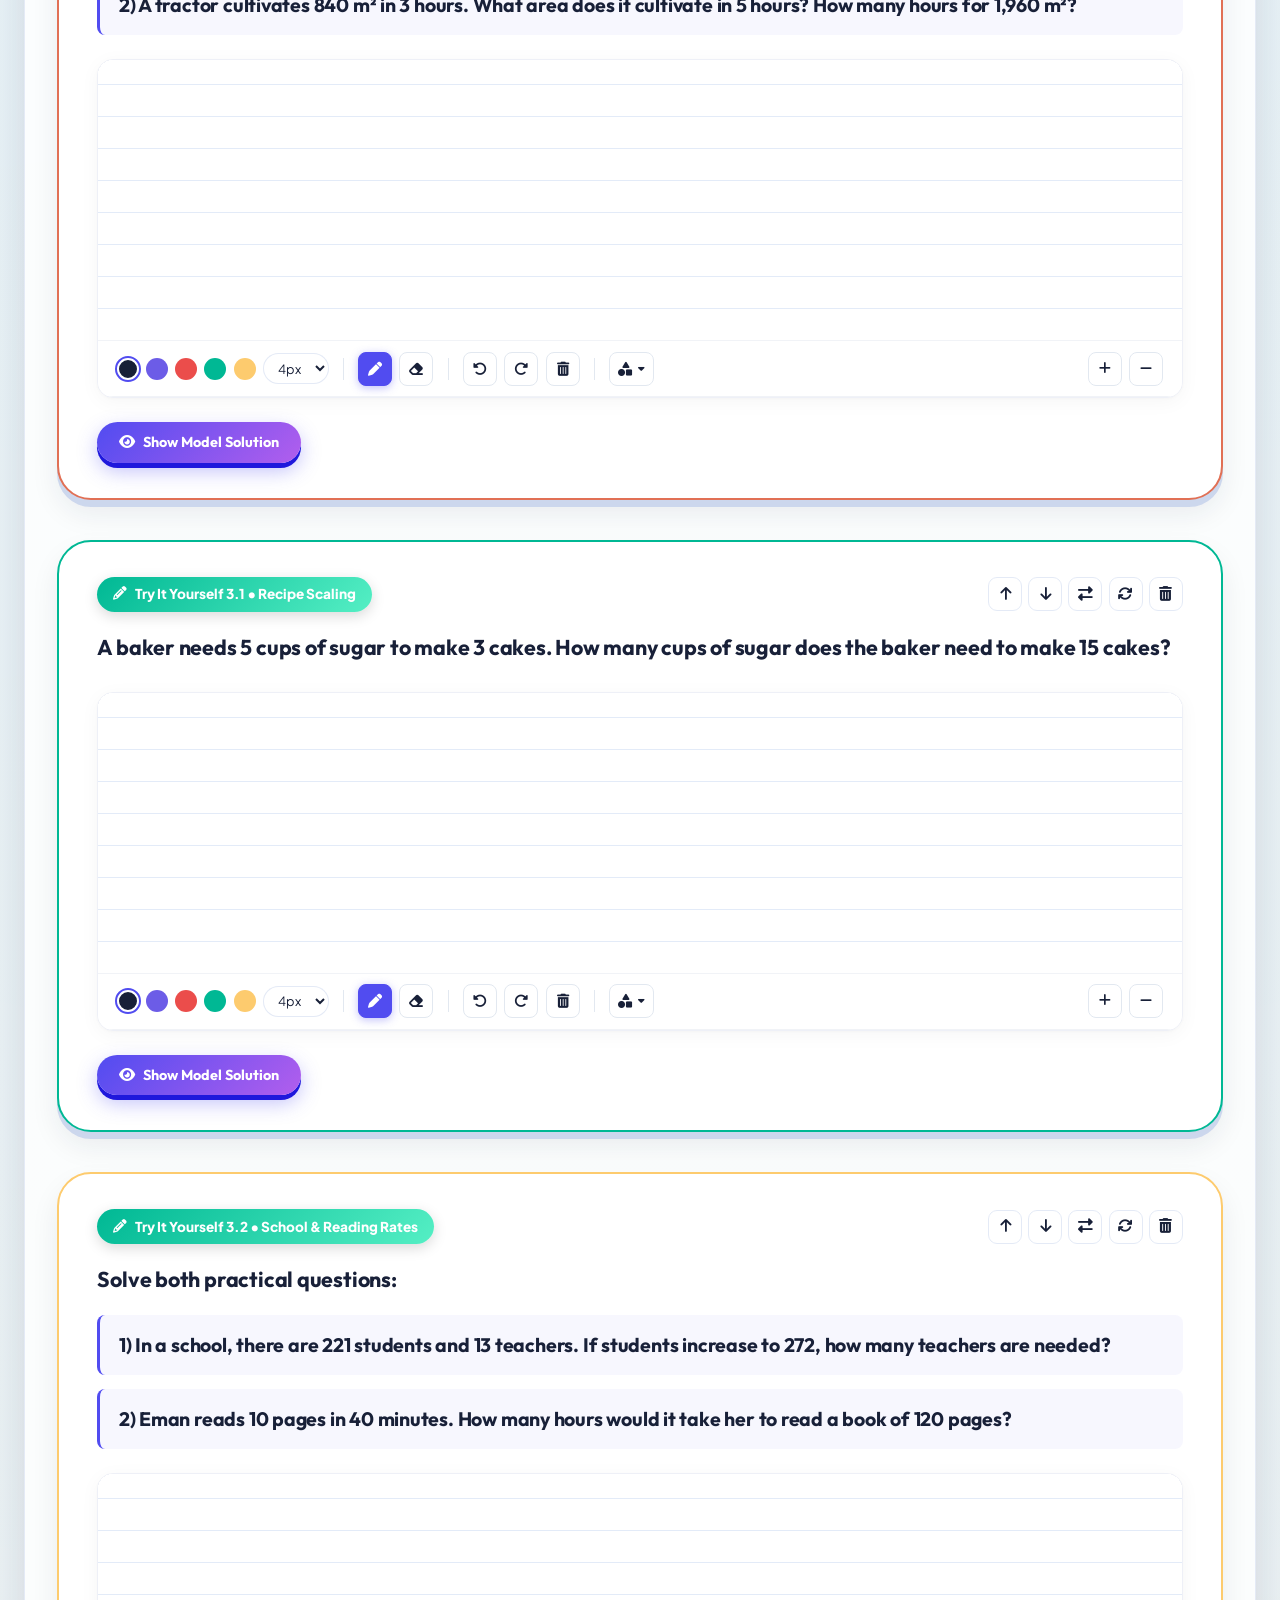
==== commit 6dd18f44: "Add files via upload" ====
--- a/proportion/index.html
+++ b/proportion/index.html
@@ -2,10 +2,10 @@
 <html lang="en">
 <head>
   <meta charset="UTF-8">
-  <meta http-equiv="refresh" content="0; url=/?lesson=proportion">
+  <meta http-equiv="refresh" content="0; url=../?lesson=proportion&student=true">
   <title>Proportion • Mr Ahmed Abd El-Motaal</title>
   <script>
-    window.location.replace('/?lesson=proportion');
+    window.location.replace('../?lesson=proportion&student=true');
   </script>
 </head>
 <body>
